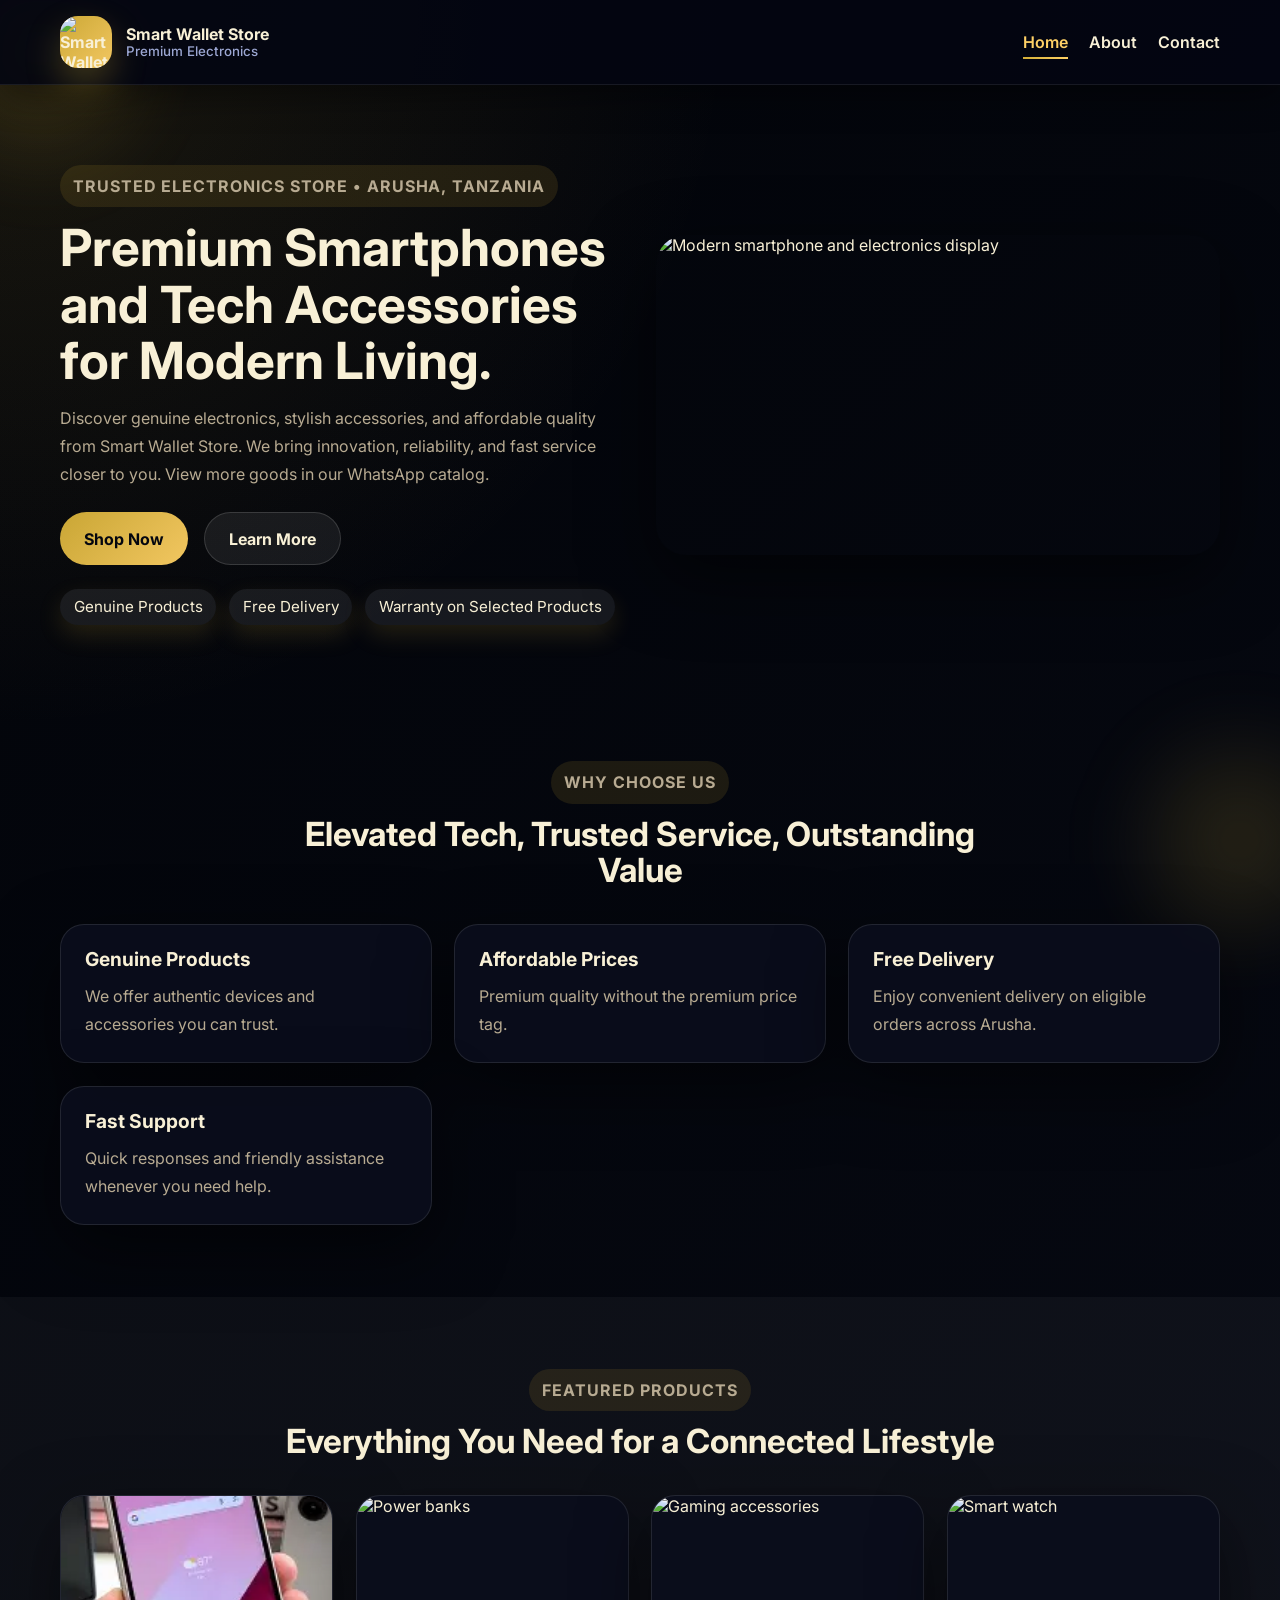
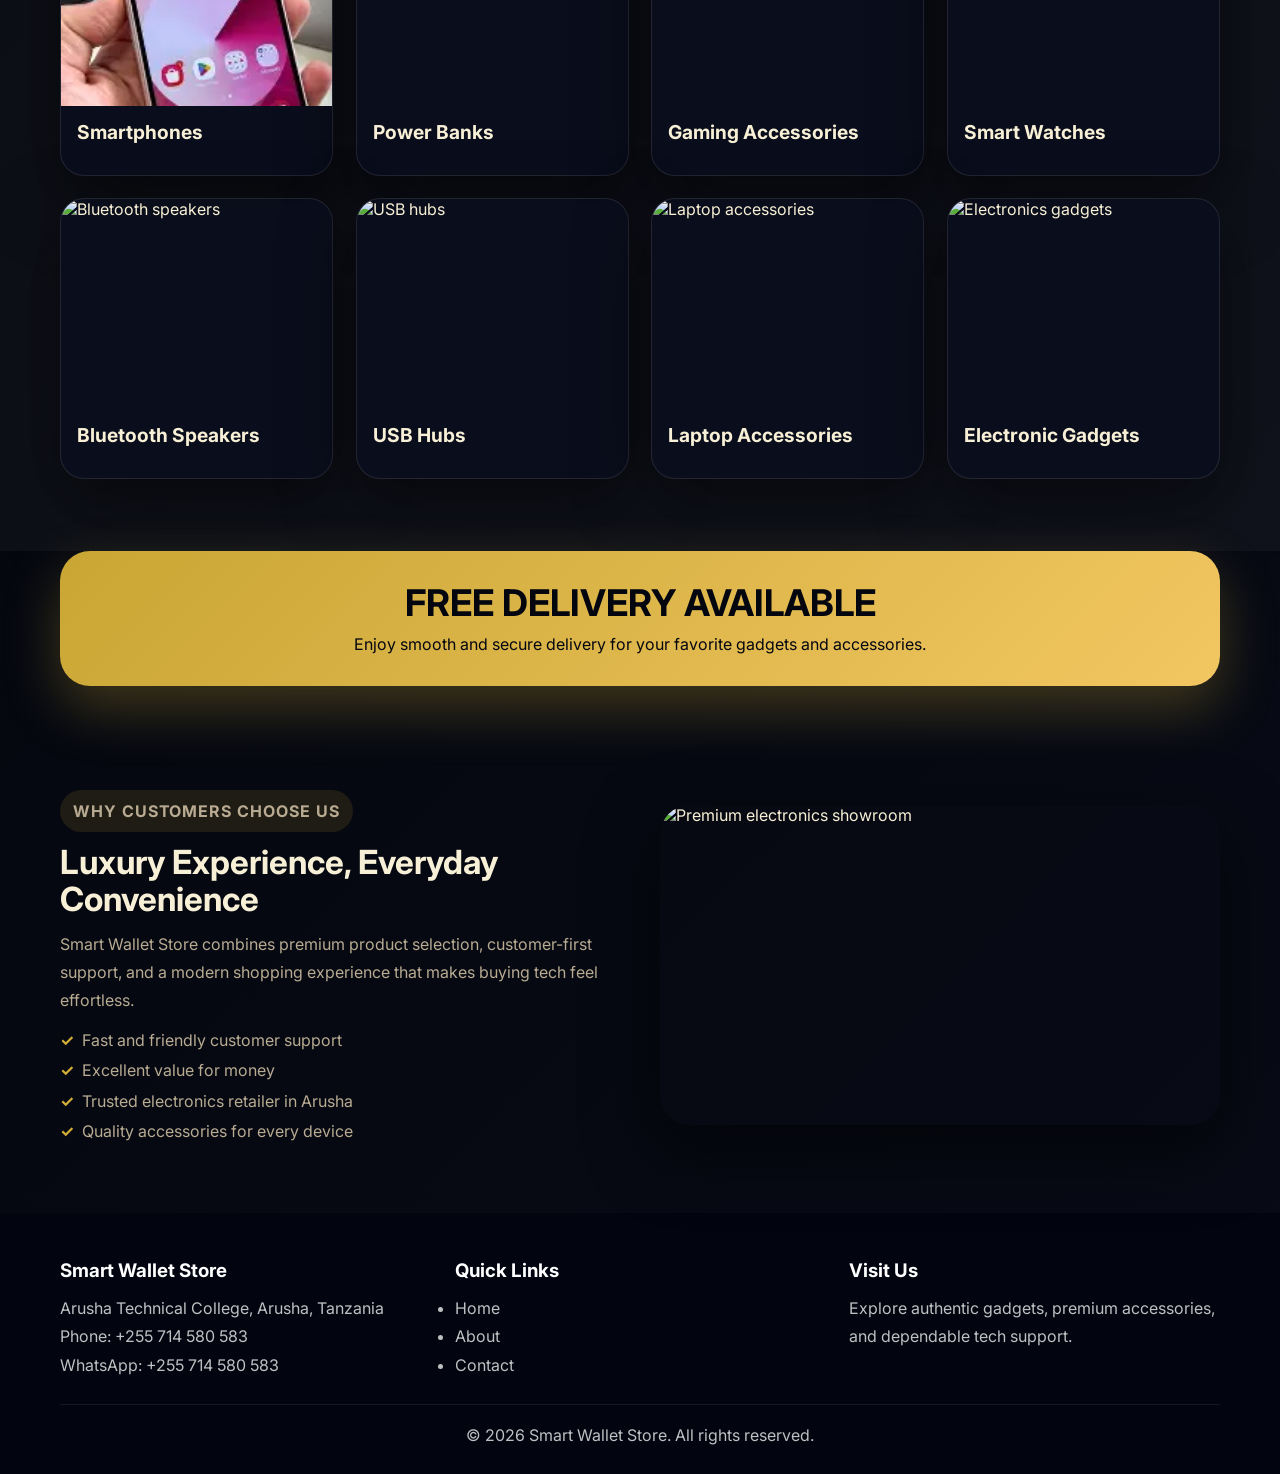
==== index.html @ 7d207b38 "Add files via upload" ====
<!DOCTYPE html>
<html lang="en">
  <head>
    <meta charset="UTF-8" />
    <meta name="viewport" content="width=device-width, initial-scale=1.0" />
    <title>Smart Wallet Store | Premium Smartphones & Electronics</title>
    <meta
      name="description"
      content="Smart Wallet Store offers genuine smartphones, electronics, and accessories in Arusha, Tanzania."
    />
    <link rel="preconnect" href="https://fonts.googleapis.com" />
    <link rel="preconnect" href="https://fonts.gstatic.com" crossorigin />
    <link
      href="https://fonts.googleapis.com/css2?family=Inter:wght@300;400;500;600;700;800&display=swap"
      rel="stylesheet"
    />
    <link rel="icon" href="https://tse1.mm.bing.net/th/id/OIP.3P_sDpFGQu-KK99Q6mHcUwHaD3?cb=thfvnextfalcon4&rs=1&pid=ImgDetMain&o=7&rm=3" />
    <link rel="stylesheet" href="style.css" />
  </head>
  <body>
    <!-- Header / Navigation -->
    <header class="site-header">
      <div class="container nav-wrap">
        <a class="brand" href="index.html" aria-label="Smart Wallet Store homepage">
          <img class="brand-mark" src="https://tse1.mm.bing.net/th/id/OIP.3P_sDpFGQu-KK99Q6mHcUwHaD3?cb=thfvnextfalcon4&rs=1&pid=ImgDetMain&o=7&rm=3" alt="Smart Wallet Store logo" />
          <span class="brand-text">
            <strong>Smart Wallet Store</strong>
            <small>Premium Electronics</small>
          </span>
        </a>

        <nav class="main-nav" aria-label="Primary navigation">
          <a class="active" href="index.html">Home</a>
          <a href="about.html">About</a>
          <a href="contact.html">Contact</a>
        </nav>
      </div>
    </header>

    <main>
      <!-- Hero Section -->
      <section class="hero">
        <div class="container hero-grid">
          <div class="hero-copy fade-up">
            <p class="eyebrow">Trusted Electronics Store • Arusha, Tanzania</p>
            <h1>Premium Smartphones and Tech Accessories for Modern Living.</h1>
            <p>
              Discover genuine electronics, stylish accessories, and affordable
              quality from Smart Wallet Store. We bring innovation, reliability,
              and fast service closer to you. View more goods in our
              <a href="https://wa.me/c/255714580583" target="_blank" rel="noreferrer">WhatsApp catalog</a>.
            </p>
            <div class="hero-actions">
              <a class="btn btn-primary" href="contact.html">Shop Now</a>
              <a class="btn btn-outline" href="about.html">Learn More</a>
            </div>
            <ul class="hero-highlights">
              <li>Genuine Products</li>
              <li>Free Delivery</li>
              <li>Warranty on Selected Products</li>
            </ul>
          </div>

          <div class="hero-visual fade-up delay-1">
            <div class="hero-image-card">
              <img
                src="https://images.unsplash.com/photo-1511707171634-5f897ff02aa9?auto=format&fit=crop&w=900&q=80"
                alt="Modern smartphone and electronics display"
              />
            </div>
          </div>
        </div>
      </section>

      <!-- Why Choose Us Section -->
      <section class="section">
        <div class="container">
          <div class="section-heading fade-up">
            <p class="eyebrow">Why Choose Us</p>
            <h2>Elevated Tech, Trusted Service, Outstanding Value</h2>
          </div>

          <div class="cards-grid">
            <article class="feature-card glass-card fade-up">
              <h3>Genuine Products</h3>
              <p>We offer authentic devices and accessories you can trust.</p>
            </article>
            <article class="feature-card glass-card fade-up delay-1">
              <h3>Affordable Prices</h3>
              <p>Premium quality without the premium price tag.</p>
            </article>
            <article class="feature-card glass-card fade-up delay-2">
              <h3>Free Delivery</h3>
              <p>Enjoy convenient delivery on eligible orders across Arusha.</p>
            </article>
            <article class="feature-card glass-card fade-up delay-3">
              <h3>Fast Support</h3>
              <p>Quick responses and friendly assistance whenever you need help.</p>
            </article>
          </div>
        </div>
      </section>

      <!-- Featured Products Section -->
      <section class="section section-alt">
        <div class="container">
          <div class="section-heading fade-up">
            <p class="eyebrow">Featured Products</p>
            <h2>Everything You Need for a Connected Lifestyle</h2>
          </div>

          <div class="product-grid">
            <article class="product-card fade-up">
              <img src="[data-uri]" alt="Smartphones" />
              <h3>Smartphones</h3>
            </article>
            <article class="product-card fade-up delay-1">
              <img src="https://thfvnext.bing.com/th/id/OIP._y4lqkm84ZVb0rkM0HkXMgHaD3?w=313&h=180&c=7&r=0&o=7&cb=thfvnextfalcon4&dpr=1.5&pid=1.7&rm=3" alt="Power banks" />
              <h3>Power Banks</h3>
            </article>
            <article class="product-card fade-up delay-2">
              <img src="https://images.unsplash.com/photo-1606144042614-b2417e99c4e3?auto=format&fit=crop&w=700&q=80" alt="Gaming accessories" />
              <h3>Gaming Accessories</h3>
            </article>
            <article class="product-card fade-up delay-3">
              <img src="https://images.unsplash.com/photo-1523275335684-37898b6baf30?auto=format&fit=crop&w=700&q=80" alt="Smart watch" />
              <h3>Smart Watches</h3>
            </article>
            <article class="product-card fade-up">
              <img src="https://images.unsplash.com/photo-1546435770-a3e426bf472b?auto=format&fit=crop&w=700&q=80" alt="Bluetooth speakers" />
              <h3>Bluetooth Speakers</h3>
            </article>
            <article class="product-card fade-up delay-1">
              <img src="https://tse2.mm.bing.net/th/id/OIP.zKmJGR_wB4LN6Z6lzbnsBQHaFq?cb=thfvnextfalcon4&rs=1&pid=ImgDetMain&o=7&rm=3" alt="USB hubs" />
              <h3>USB Hubs</h3>
            </article>
            <article class="product-card fade-up delay-2">
              <img src="https://images.unsplash.com/photo-1517336714731-489689fd1ca8?auto=format&fit=crop&w=700&q=80" alt="Laptop accessories" />
              <h3>Laptop Accessories</h3>
            </article>
            <article class="product-card fade-up delay-3">
              <img src="https://images.unsplash.com/photo-1583394838336-acd977736f90?auto=format&fit=crop&w=700&q=80" alt="Electronics gadgets" />
              <h3>Electronic Gadgets</h3>
            </article>
          </div>
        </div>
      </section>

      <!-- Promotional Banner -->
      <section class="promo-banner">
        <div class="container promo-inner fade-up">
          <h2>FREE DELIVERY AVAILABLE</h2>
          <p>Enjoy smooth and secure delivery for your favorite gadgets and accessories.</p>
        </div>
      </section>

      <!-- Trust Section -->
      <section class="section">
        <div class="container trust-layout">
          <div class="trust-content fade-up">
            <p class="eyebrow">Why Customers Choose Us</p>
            <h2>Luxury Experience, Everyday Convenience</h2>
            <p>
              Smart Wallet Store combines premium product selection, customer-first
              support, and a modern shopping experience that makes buying tech feel effortless.
            </p>
            <ul class="check-list">
              <li>Fast and friendly customer support</li>
              <li>Excellent value for money</li>
              <li>Trusted electronics retailer in Arusha</li>
              <li>Quality accessories for every device</li>
            </ul>
          </div>

          <div class="trust-image fade-up delay-1">
            <img src="https://images.unsplash.com/photo-1518770660439-4636190af475?auto=format&fit=crop&w=900&q=80" alt="Premium electronics showroom" />
          </div>
        </div>
      </section>
    </main>

    <!-- Footer -->
    <footer class="site-footer">
      <div class="container footer-grid">
        <div>
          <h3>Smart Wallet Store</h3>
          <p>Arusha Technical College, Arusha, Tanzania</p>
          <p>Phone: +255 714 580 583</p>
          <p>WhatsApp: +255 714 580 583</p>
        </div>

        <div>
          <h3>Quick Links</h3>
          <ul>
            <li><a href="index.html">Home</a></li>
            <li><a href="about.html">About</a></li>
            <li><a href="contact.html">Contact</a></li>
          </ul>
        </div>

        <div>
          <h3>Visit Us</h3>
          <p>Explore authentic gadgets, premium accessories, and dependable tech support.</p>
        </div>
      </div>
      <div class="container footer-bottom">
        <p>© 2026 Smart Wallet Store. All rights reserved.</p>
      </div>
    </footer>
  </body>
</html>
---- style.css ----
:root {
  --primary: #f8fafc;
  --secondary: #d4af37;
  --accent: #ffd166;
  --background: #04060f;
  --surface: rgba(10, 14, 28, 0.9);
  --surface-strong: rgba(6, 8, 18, 0.98);
  --text: #f8f0d6;
  --muted: #b8ab92;
  --border: rgba(255, 255, 255, 0.12);
  --shadow: 0 24px 70px rgba(0, 0, 0, 0.55);
}

* {
  box-sizing: border-box;
  margin: 0;
  padding: 0;
}

html {
  scroll-behavior: smooth;
}

body {
  font-family: "Inter", sans-serif;
  color: var(--text);
  background: radial-gradient(circle at top left, rgba(212, 175, 55, 0.12), transparent 22%),
    linear-gradient(135deg, #020409 0%, #080b16 100%);
  min-height: 100vh;
  animation: fadeIn 0.8s ease both;
  overflow-x: hidden;
}

body::before,
body::after {
  content: "";
  position: fixed;
  inset: auto;
  width: 280px;
  height: 280px;
  background: radial-gradient(circle, rgba(212, 175, 55, 0.18), transparent 70%);
  filter: blur(30px);
  z-index: -1;
  animation: floatShape 10s ease-in-out infinite alternate;
}

body::before {
  top: -80px;
  left: -100px;
}

body::after {
  bottom: -80px;
  right: -100px;
  animation-delay: 3s;
}

img {
  width: 100%;
  display: block;
  object-fit: cover;
}

a {
  color: inherit;
  text-decoration: none;
}

.container {
  width: min(1160px, calc(100% - 2rem));
  margin: 0 auto;
}

.site-header {
  position: sticky;
  top: 0;
  z-index: 20;
  background: rgba(4, 6, 18, 0.92);
  backdrop-filter: blur(16px);
  border-bottom: 1px solid rgba(255, 255, 255, 0.08);
  box-shadow: 0 10px 35px rgba(0, 0, 0, 0.45);
}

.nav-wrap {
  display: flex;
  justify-content: space-between;
  align-items: center;
  padding: 1rem 0;
}

.brand {
  display: inline-flex;
  align-items: center;
  gap: 0.85rem;
  font-weight: 700;
}

.brand-mark {
  width: 52px;
  height: 52px;
  border-radius: 18px;
  overflow: hidden;
  display: grid;
  place-items: center;
  background: linear-gradient(135deg, rgba(212, 175, 55, 0.96), rgba(255, 209, 102, 0.95));
  box-shadow: 0 16px 35px rgba(212, 175, 55, 0.28);
}

.brand-mark img {
  width: 70%;
  height: auto;
}

.brand-text {
  display: flex;
  flex-direction: column;
  line-height: 1.15;
}

.brand-text small {
  color: #9ca7d3;
  font-weight: 500;
}

.main-nav {
  display: flex;
  gap: 1.3rem;
}

.main-nav a {
  position: relative;
  font-weight: 600;
  color: var(--text);
  padding: 0.45rem 0;
  transition: color 0.35s ease;
}

.main-nav a::after {
  content: "";
  position: absolute;
  left: 0;
  bottom: 0;
  width: 100%;
  height: 2px;
  background: linear-gradient(90deg, var(--secondary), var(--accent));
  transform: scaleX(0);
  transform-origin: center;
  transition: transform 0.35s ease;
}

.main-nav a:hover::after,
.main-nav a.active::after {
  transform: scaleX(1);
}

.main-nav a:hover,
.main-nav a.active {
  color: var(--accent);
}

.hero,
.page-hero {
  padding: 5rem 0 4rem;
}

.hero-grid,
.page-hero-grid,
.about-grid,
.contact-grid,
.trust-layout {
  display: grid;
  gap: 2rem;
  align-items: center;
}

.hero-grid,
.page-hero-grid,
.about-grid,
.contact-grid,
.trust-layout {
  grid-template-columns: repeat(2, minmax(0, 1fr));
}

.eyebrow {
  display: inline-block;
  margin-bottom: 0.75rem;
  padding: 0.45rem 0.8rem;
  border-radius: 999px;
  background: rgba(212, 175, 55, 0.12);
  color: var(--secondary);
  font-weight: 700;
  letter-spacing: 0.06em;
  text-transform: uppercase;
  font-size: 0.8rem;
}

h1,
h2,
h3 {
  line-height: 1.1;
}

.hero-copy h1,
.page-hero h1 {
  font-size: clamp(2rem, 4vw, 3.5rem);
  margin-bottom: 1rem;
}

.hero-copy p,
.page-hero p,
.trust-content p,
.section-heading p,
.feature-card p,
.contact-card p {
  color: var(--muted);
  line-height: 1.75;
  font-size: 1rem;
}

.hero-actions {
  display: flex;
  flex-wrap: wrap;
  gap: 1rem;
  margin: 1.5rem 0;
}

.btn {
  position: relative;
  display: inline-flex;
  align-items: center;
  justify-content: center;
  padding: 0.95rem 1.5rem;
  border-radius: 999px;
  font-weight: 700;
  overflow: hidden;
  transition: transform 0.35s ease, box-shadow 0.35s ease;
}

.btn:hover {
  transform: translateY(-4px);
  box-shadow: 0 18px 34px rgba(212, 175, 55, 0.28);
}

.btn::before {
  content: "";
  position: absolute;
  inset: 0;
  background: rgba(255, 255, 255, 0.2);
  transform: scaleX(0);
  transform-origin: left;
  transition: transform 0.35s ease;
}

.btn:hover::before {
  transform: scaleX(1);
}

.btn-primary {
  color: var(--background);
  background: linear-gradient(135deg, rgba(212, 175, 55, 0.95), rgba(255, 209, 102, 0.95));
}

.btn-outline {
  color: var(--text);
  background: rgba(255, 255, 255, 0.07);
  border: 1px solid rgba(255, 255, 255, 0.14);
}

.hero-highlights {
  display: flex;
  flex-wrap: wrap;
  gap: 0.8rem;
  margin-top: 1.25rem;
  list-style: none;
}

.hero-highlights li {
  padding: 0.55rem 0.85rem;
  border-radius: 999px;
  background: rgba(255, 255, 255, 0.08);
  box-shadow: 0 10px 25px rgba(212, 175, 55, 0.15);
  color: var(--text);
  font-size: 0.95rem;
}

.hero-image-card,
.page-hero-image,
.about-image,
.trust-image,
.map-card {
  position: relative;
  overflow: hidden;
  border-radius: 30px;
  box-shadow: var(--shadow);
}

.hero-image-card img,
.page-hero-image img,
.about-image img,
.trust-image img,
.map-card iframe {
  height: 100%;
  min-height: 320px;
  transition: transform 0.5s ease;
}

.hero-image-card:hover img,
.page-hero-image:hover img,
.about-image:hover img,
.trust-image:hover img,
.product-card:hover img {
  transform: scale(1.06);
}

.hero-visual {
  animation: floatImage 4s ease-in-out infinite;
}

.section {
  padding: 4.5rem 0;
}

.section-alt {
  background: rgba(255, 255, 255, 0.04);
}

.section-heading {
  text-align: center;
  max-width: 720px;
  margin: 0 auto 2.2rem;
}

.section-heading h2,
.trust-content h2,
.about-grid h2 {
  font-size: clamp(1.7rem, 2.6vw, 2.4rem);
  margin-bottom: 0.8rem;
}

.cards-grid,
.product-grid {
  display: grid;
  gap: 1.4rem;
}

.cards-grid {
  grid-template-columns: repeat(3, minmax(0, 1fr));
}

.feature-card,
.product-card,
.contact-card,
.contact-form {
  border: 1px solid rgba(255, 255, 255, 0.1);
  background: rgba(10, 14, 28, 0.9);
  backdrop-filter: blur(18px);
  border-radius: 24px;
  box-shadow: var(--shadow);
  transition: transform 0.35s ease, box-shadow 0.35s ease;
}

.feature-card,
.contact-card {
  padding: 1.5rem;
}

.feature-card:hover,
.product-card:hover,
.contact-form:hover,
.contact-card:hover {
  transform: translateY(-8px);
  box-shadow: 0 25px 45px rgba(15, 23, 42, 0.16);
}

.feature-card h3,
.product-card h3,
.contact-card h3,
.contact-form h2 {
  margin-bottom: 0.75rem;
  font-size: 1.2rem;
}

.product-grid {
  grid-template-columns: repeat(4, minmax(0, 1fr));
}

.product-card {
  overflow: hidden;
}

.product-card img {
  height: 210px;
}

.product-card h3 {
  padding: 1rem 1rem 1.25rem;
}

.promo-banner {
  padding: 0 0 2rem;
}

.promo-inner {
  padding: 2rem;
  border-radius: 30px;
  text-align: center;
  color: var(--background);
  background: linear-gradient(135deg, rgba(212, 175, 55, 0.95), rgba(255, 209, 102, 0.95));
  box-shadow: 0 22px 55px rgba(212, 175, 55, 0.28);
  animation: gradientShift 6s linear infinite;
}

.promo-inner h2 {
  margin-bottom: 0.6rem;
  font-size: clamp(1.7rem, 3vw, 2.3rem);
}

.trust-layout {
  gap: 2.5rem;
}

.check-list {
  list-style: none;
  display: grid;
  gap: 0.65rem;
  margin-top: 1rem;
}

.check-list li {
  position: relative;
  padding-left: 1.4rem;
  color: var(--muted);
}

.check-list li::before {
  content: "✓";
  position: absolute;
  left: 0;
  top: 0;
  color: var(--secondary);
  font-weight: 700;
}

.site-footer {
  padding: 3rem 0 1.5rem;
  background: #02050f;
  color: white;
}

.footer-grid {
  display: grid;
  grid-template-columns: repeat(3, minmax(0, 1fr));
  gap: 1.5rem;
  padding-bottom: 1.5rem;
  border-bottom: 1px solid rgba(255, 255, 255, 0.08);
}

.site-footer h3 {
  margin-bottom: 0.75rem;
}

.site-footer p,
.site-footer li,
.site-footer a {
  color: rgba(255, 255, 255, 0.75);
  line-height: 1.8;
}

.site-footer a:hover {
  color: var(--accent);
}

.footer-bottom {
  padding-top: 1rem;
  text-align: center;
  color: rgba(255, 255, 255, 0.65);
}

.contact-form {
  padding: 1.5rem;
}

.contact-form label {
  display: block;
  margin: 0.75rem 0 0.35rem;
  font-weight: 600;
}

.contact-form input,
.contact-form textarea {
  width: 100%;
  padding: 0.9rem 1rem;
  border: 1px solid var(--border);
  border-radius: 14px;
  font: inherit;
  background: rgba(255, 255, 255, 0.08);
  color: var(--text);
  transition: border-color 0.3s ease, box-shadow 0.3s ease;
}

.contact-form input:focus,
.contact-form textarea:focus {
  outline: none;
  border-color: var(--accent);
  box-shadow: 0 0 0 3px rgba(255, 209, 102, 0.18);
}

.contact-form .btn {
  margin-top: 1rem;
  border: none;
  cursor: pointer;
}

.map-card iframe {
  width: 100%;
  min-height: 420px;
  border: 0;
}

.fade-up {
  animation: fadeUp 0.7s ease both;
}

.delay-1 {
  animation-delay: 0.15s;
}

.delay-2 {
  animation-delay: 0.25s;
}

.delay-3 {
  animation-delay: 0.35s;
}

@keyframes fadeIn {
  from {
    opacity: 0;
  }
  to {
    opacity: 1;
  }
}

@keyframes fadeUp {
  from {
    opacity: 0;
    transform: translateY(24px);
  }
  to {
    opacity: 1;
    transform: translateY(0);
  }
}

@keyframes floatImage {
  0%,
  100% {
    transform: translateY(0px);
  }
  50% {
    transform: translateY(-10px);
  }
}

@keyframes gradientShift {
  0% {
    background-position: 0% 50%;
  }
  100% {
    background-position: 100% 50%;
  }
}

@keyframes floatShape {
  0% {
    transform: translate(0, 0) scale(1);
  }
  100% {
    transform: translate(30px, 30px) scale(1.08);
  }
}

@media (max-width: 920px) {
  .hero-grid,
  .page-hero-grid,
  .about-grid,
  .contact-grid,
  .trust-layout,
  .cards-grid,
  .product-grid,
  .footer-grid {
    grid-template-columns: 1fr 1fr;
  }

  .product-grid {
    grid-template-columns: repeat(2, minmax(0, 1fr));
  }
}

@media (max-width: 760px) {
  .nav-wrap {
    flex-direction: column;
    gap: 0.9rem;
  }

  .main-nav {
    flex-wrap: wrap;
    justify-content: center;
  }

  .hero,
  .page-hero {
    padding-top: 3rem;
  }

  .hero-grid,
  .page-hero-grid,
  .about-grid,
  .contact-grid,
  .trust-layout,
  .cards-grid,
  .product-grid,
  .footer-grid {
    grid-template-columns: 1fr;
  }

  .hero-copy h1,
  .page-hero h1 {
    font-size: 2.1rem;
  }

  .product-card img {
    height: 180px;
  }
}

@media (max-width: 560px) {
  .container {
    width: min(100% - 1.2rem, 1160px);
  }

  .hero-actions {
    flex-direction: column;
  }

  .btn {
    width: 100%;
  }

  .promo-inner,
  .feature-card,
  .contact-form,
  .contact-card {
    padding: 1.15rem;
  }
}
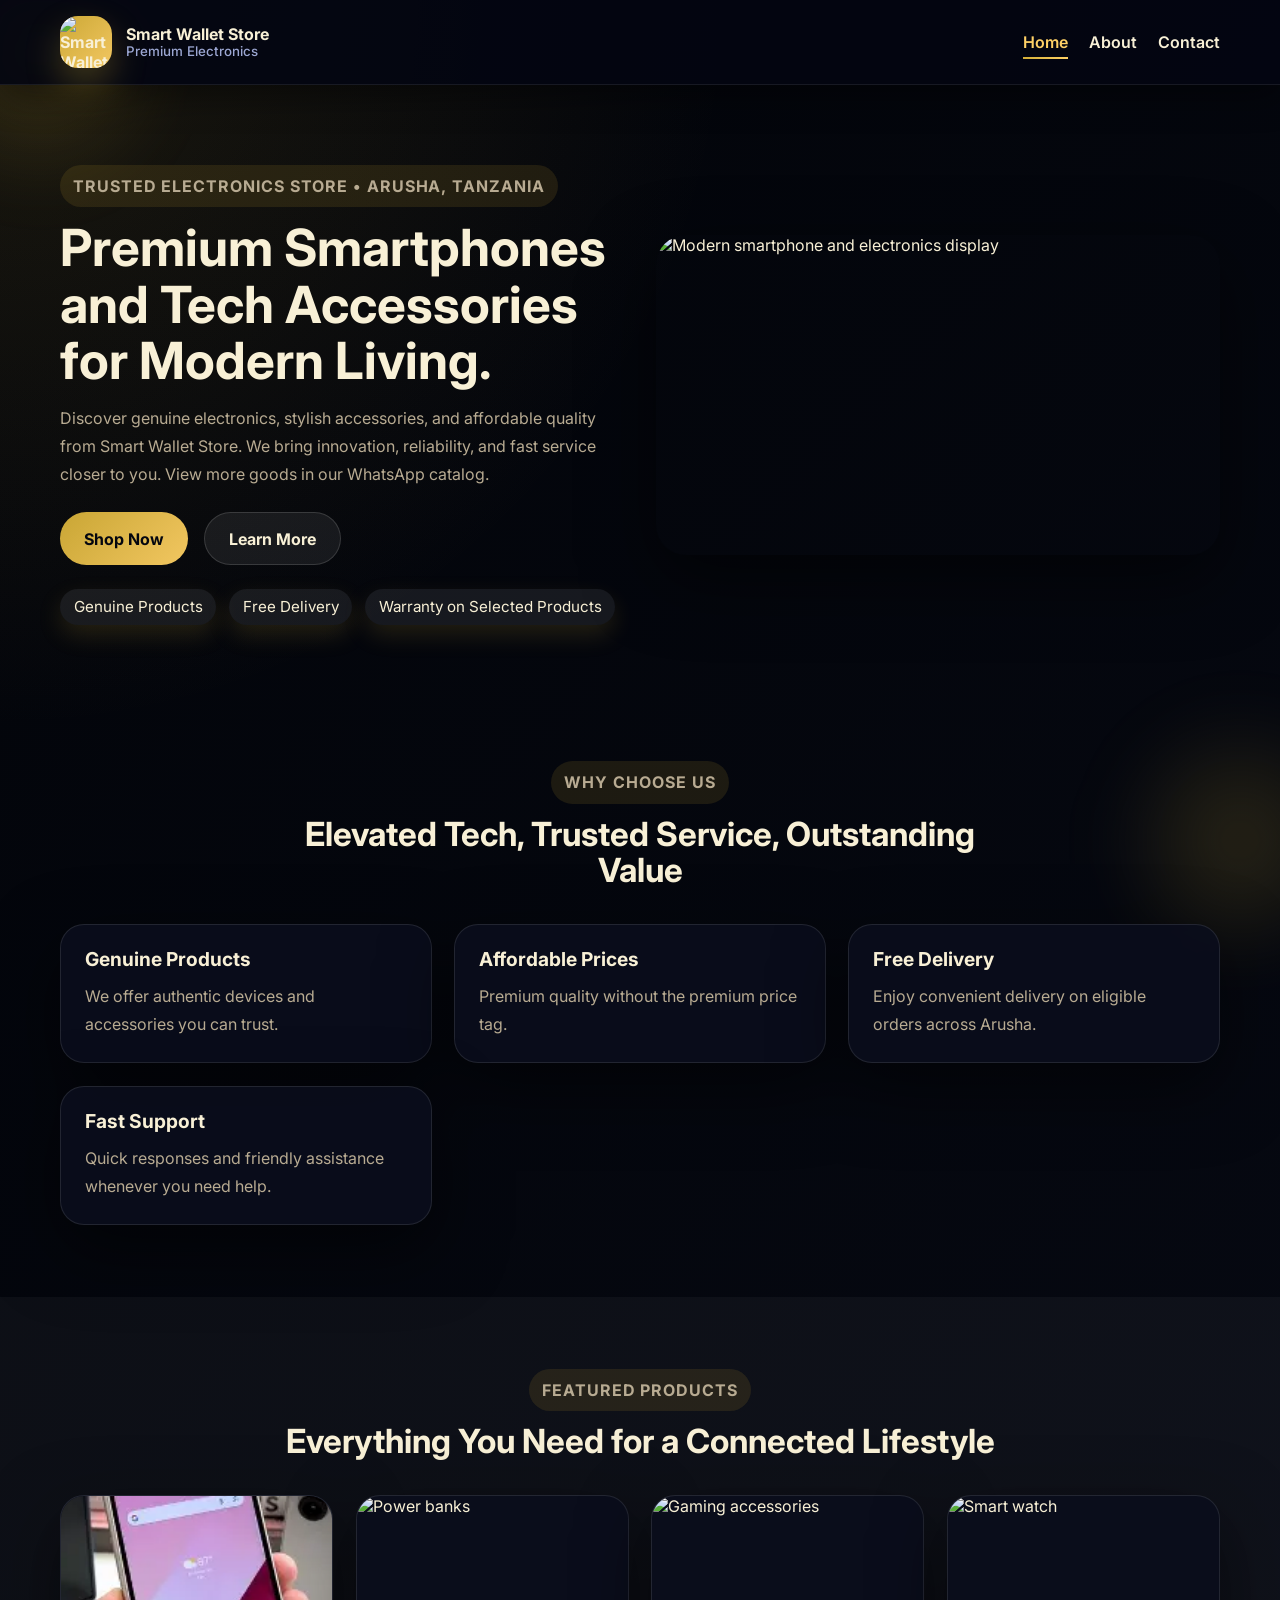
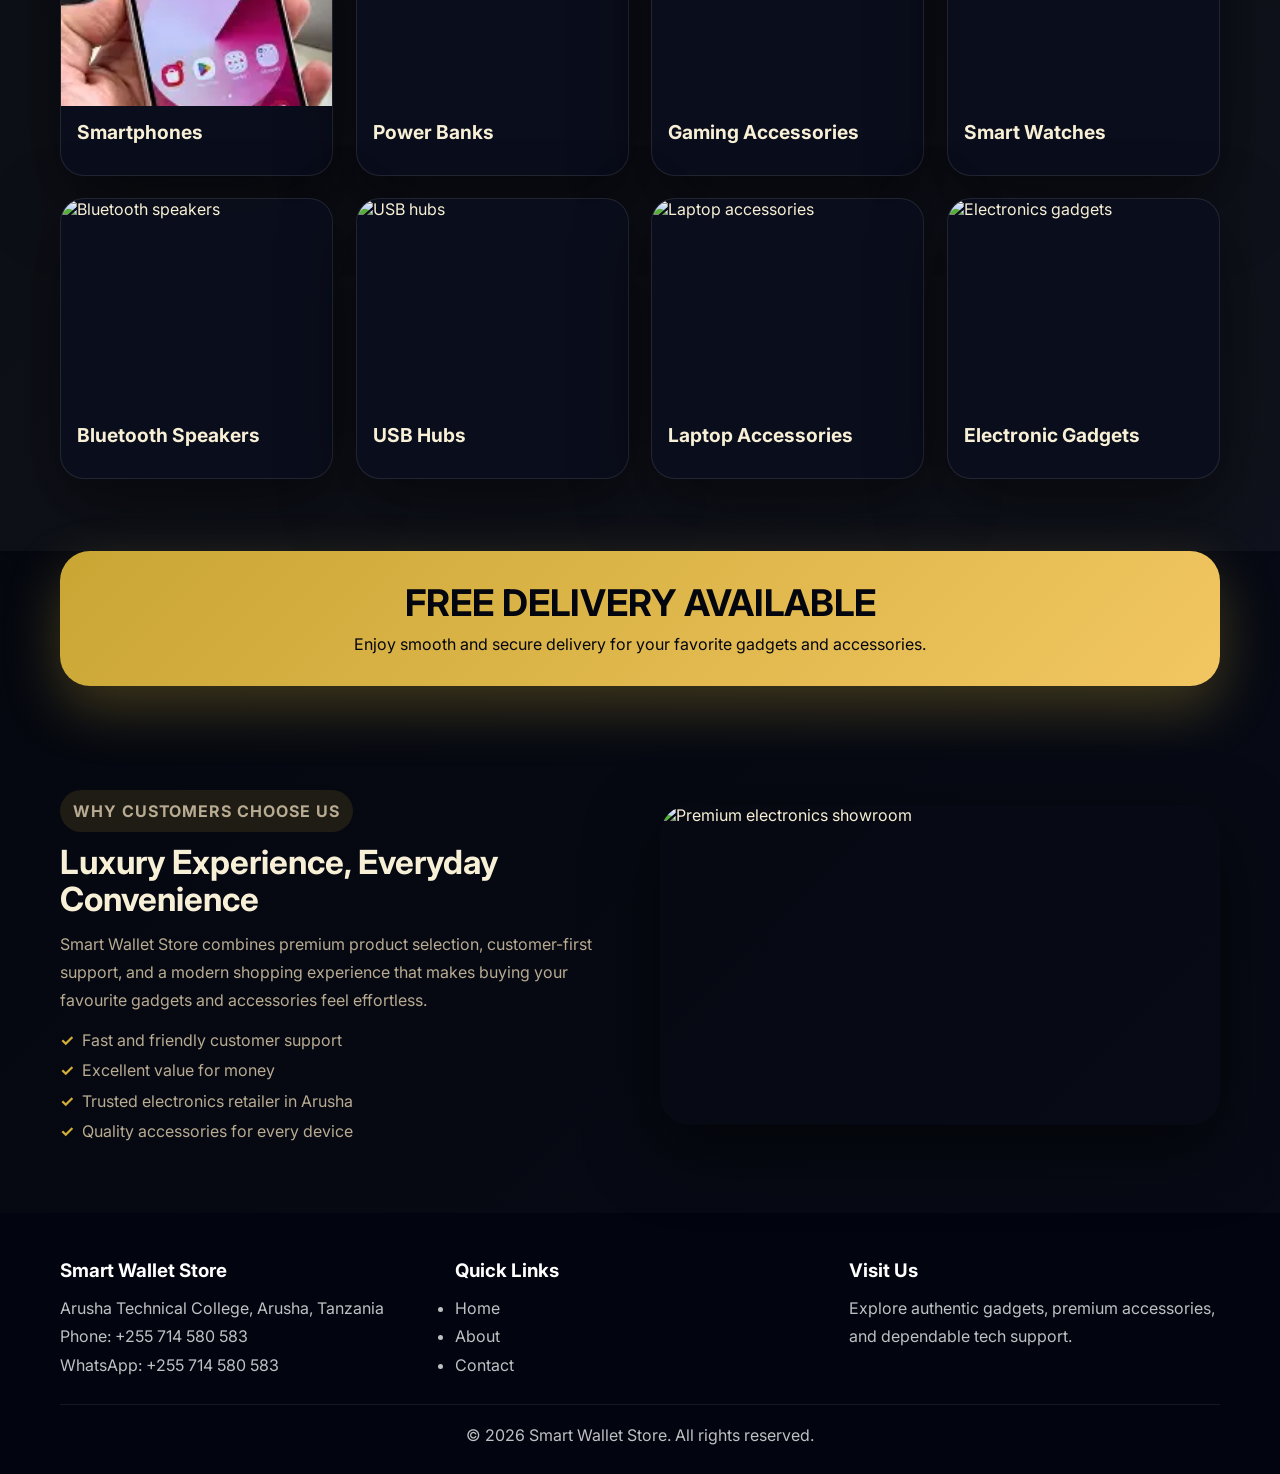
==== commit f09c34ed: "Update print statement from 'Hello' to 'Goodbye'" ====
--- a/index.html
+++ b/index.html
@@ -162,7 +162,7 @@
             <h2>Luxury Experience, Everyday Convenience</h2>
             <p>
               Smart Wallet Store combines premium product selection, customer-first
-              support, and a modern shopping experience that makes buying tech feel effortless.
+              support, and a modern shopping experience that makes buying your favourite gadgets and accessories feel effortless.
             </p>
             <ul class="check-list">
               <li>Fast and friendly customer support</li>
